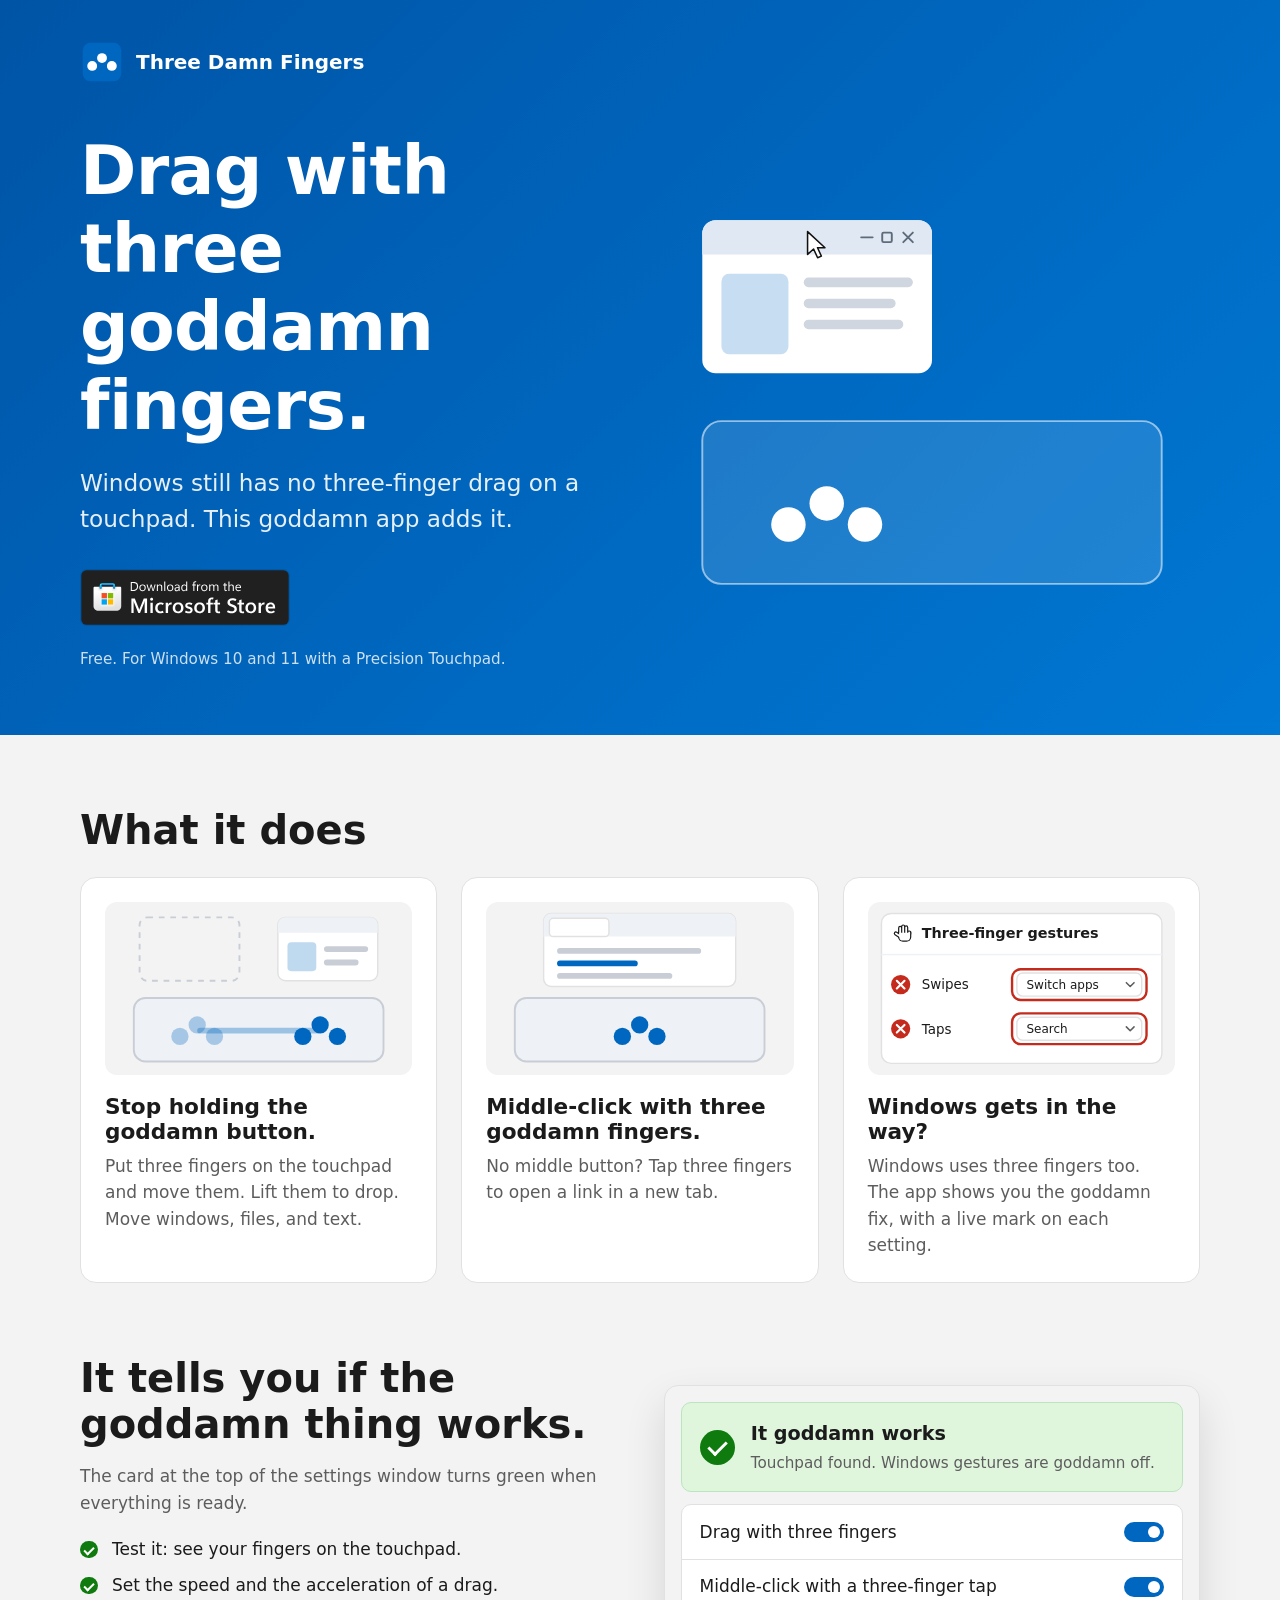
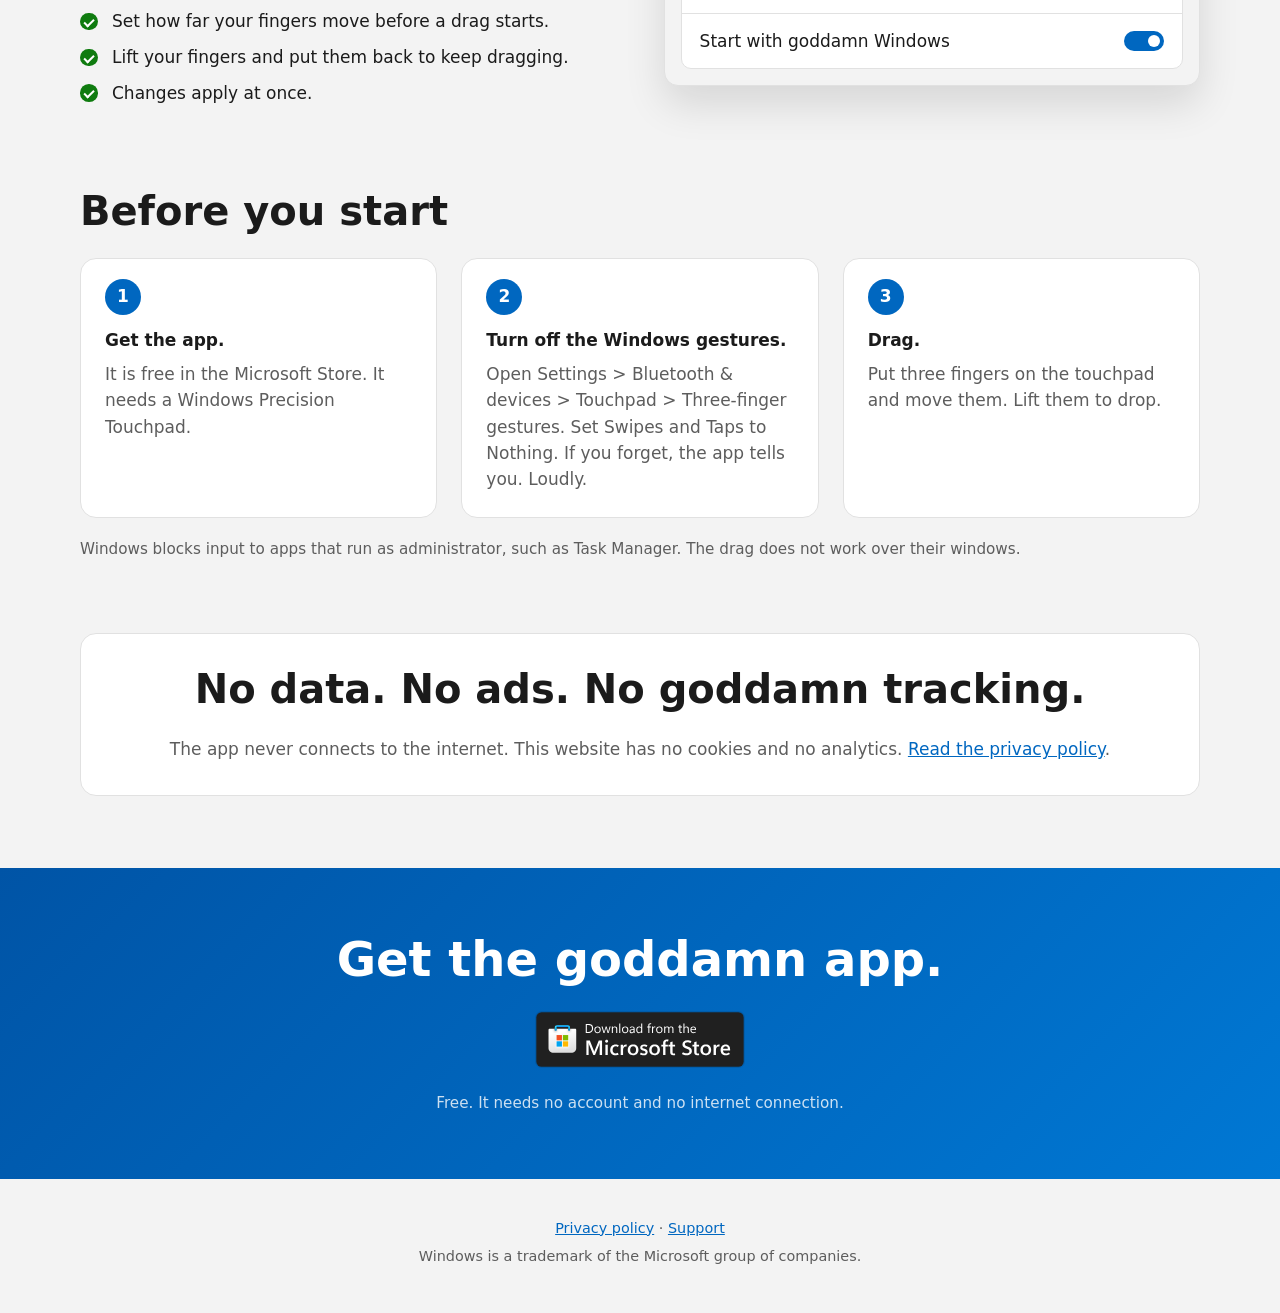
==== public/index.html @ f9da3cc9 "Build the official one-page site for threedamnfingers.com The site is now in the public folder, whic" ====
<!doctype html>
<html lang="en">
<head>
  <meta charset="utf-8">
  <meta name="viewport" content="width=device-width, initial-scale=1">
  <title>Three Damn Fingers: three-finger drag for Windows</title>
  <meta name="description" content="Windows still has no goddamn three-finger drag. This goddamn app adds it. Drag and middle-click with three fingers on a Windows Precision Touchpad.">
  <link rel="canonical" href="https://threedamnfingers.com/">
  <link rel="icon" href="icon.svg" type="image/svg+xml">
  <link rel="stylesheet" href="style.css">
  <meta name="theme-color" content="#0067c0">
  <meta property="og:type" content="website">
  <meta property="og:url" content="https://threedamnfingers.com/">
  <meta property="og:site_name" content="Three Damn Fingers">
  <meta property="og:title" content="Three Damn Fingers: three-finger drag for Windows">
  <meta property="og:description" content="Windows still has no goddamn three-finger drag. This goddamn app adds it.">
  <meta property="og:image" content="https://threedamnfingers.com/og.png">
  <meta property="og:image:width" content="1200">
  <meta property="og:image:height" content="630">
  <meta property="og:image:alt" content="Stop holding the goddamn button. Drag with three fingers. Lift to drop.">
  <meta name="twitter:card" content="summary_large_image">
  <script type="application/ld+json">
    {"@context": "https://schema.org", "@type": "SoftwareApplication", "name": "Three Damn Fingers",
     "description": "Three-finger drag and a three-finger middle click for Windows Precision Touchpads.",
     "applicationCategory": "UtilitiesApplication", "operatingSystem": "Windows 10, Windows 11",
     "url": "https://threedamnfingers.com/", "downloadUrl": "https://apps.microsoft.com/detail/9N1VWGRVC8G6",
     "offers": {"@type": "Offer", "price": "0", "priceCurrency": "USD"}}
  </script>
</head>
<body>
  <header class="hero">
    <div class="wrap">
      <p class="brand"><img src="icon.svg" alt="" width="44" height="44"> Three Damn Fingers</p>
      <div class="hero-grid">
        <div>
          <h1>Drag with three goddamn fingers.</h1>
          <p class="lead">Windows still has no three-finger drag on a touchpad. This goddamn app adds it.</p>
          <a class="badge" href="https://apps.microsoft.com/detail/9N1VWGRVC8G6?referrer=appbadge&amp;mode=full"><img src="badge.svg" alt="Get it from Microsoft" width="161" height="44"></a>
          <p class="fine">Free. For Windows 10 and 11 with a Precision Touchpad.</p>
        </div>
        <figure class="hero-art">
          <svg class="drag" viewBox="0 0 560 420" role="img" aria-labelledby="drag-title">
            <title id="drag-title">Three fingers on a touchpad move a window, and lift to drop it.</title>
            <g class="win">
              <rect x="40" y="20" width="240" height="160" rx="14" fill="#fff"/>
              <path d="M54 20h212a14 14 0 0 1 14 14v22H40V34a14 14 0 0 1 14-14z" fill="#dfe8f3"/>
              <path d="M206 38h12M250 33l10 10M260 33l-10 10" stroke="#5d6b7a" stroke-width="2" stroke-linecap="round"/>
              <rect x="228" y="33" width="10" height="10" rx="1.5" fill="none" stroke="#5d6b7a" stroke-width="2"/>
              <rect x="60" y="76" width="70" height="84" rx="8" fill="#0067c0" fill-opacity=".22"/>
              <rect x="146" y="80" width="114" height="10" rx="5" fill="#cfd6df"/>
              <rect x="146" y="102" width="96" height="10" rx="5" fill="#cfd6df"/>
              <rect x="146" y="124" width="104" height="10" rx="5" fill="#cfd6df"/>
              <path d="M150 32v23.8l6.3-5.6 4.2 9.1 3.9-1.7-4-8.8h7.8z" fill="#fff" stroke="#111" stroke-width="1.6" stroke-linejoin="round"/>
            </g>
            <rect x="40" y="230" width="480" height="170" rx="20" fill="#fff" fill-opacity=".12" stroke="#fff" stroke-opacity=".55" stroke-width="2"/>
            <rect class="trail-right" x="170" y="325" width="220" height="10" rx="5" fill="#fff" fill-opacity=".4"/>
            <rect class="trail-left" x="170" y="325" width="220" height="10" rx="5" fill="#fff" fill-opacity=".4"/>
            <g class="fingers" fill="#fff">
              <circle cx="130" cy="338" r="18"/>
              <circle cx="170" cy="316" r="18"/>
              <circle cx="210" cy="338" r="18"/>
            </g>
          </svg>
        </figure>
      </div>
    </div>
  </header>

  <main>
    <section>
      <div class="wrap">
        <h2>What it does</h2>
        <div class="cards">
          <article class="card">
            <svg class="art" viewBox="0 0 320 180" role="img" aria-label="Three fingers move a window to the right.">
              <rect class="ghost" x="36" y="16" width="104" height="66" rx="8"/>
              <rect class="sheet" x="180" y="16" width="104" height="66" rx="8"/>
              <path class="bar" d="M188 16h88a8 8 0 0 1 8 8v8H180v-8a8 8 0 0 1 8-8z"/>
              <rect class="tint" x="190" y="42" width="30" height="30" rx="4"/>
              <rect class="soft" x="228" y="46" width="46" height="6" rx="3"/>
              <rect class="soft" x="228" y="60" width="36" height="6" rx="3"/>
              <rect class="pad" x="30" y="100" width="260" height="66" rx="12"/>
              <rect class="flow" x="96" y="131" width="128" height="6" rx="3"/>
              <g class="dot" opacity=".3">
                <circle cx="78" cy="140" r="9"/>
                <circle cx="96" cy="128" r="9"/>
                <circle cx="114" cy="140" r="9"/>
              </g>
              <g class="dot">
                <circle cx="206" cy="140" r="9"/>
                <circle cx="224" cy="128" r="9"/>
                <circle cx="242" cy="140" r="9"/>
              </g>
            </svg>
            <h3>Stop holding the goddamn button.</h3>
            <p>Put three fingers on the touchpad and move them. Lift them to drop. Move windows, files, and text.</p>
          </article>

          <article class="card">
            <svg class="art tap" viewBox="0 0 320 180" role="img" aria-label="A tap with three fingers opens a link in a new tab.">
              <rect class="sheet" x="60" y="12" width="200" height="76" rx="8"/>
              <path class="bar" d="M68 12h184a8 8 0 0 1 8 8v16H60V20a8 8 0 0 1 8-8z"/>
              <rect class="sheet" x="66" y="17" width="62" height="19" rx="4"/>
              <g class="new-tab">
                <rect class="tab-new" x="133" y="17" width="62" height="19" rx="4"/>
              </g>
              <rect class="soft" x="74" y="48" width="150" height="6" rx="3"/>
              <rect class="dot" x="74" y="61" width="84" height="6" rx="3"/>
              <rect class="soft" x="74" y="74" width="120" height="6" rx="3"/>
              <rect class="pad" x="30" y="100" width="260" height="66" rx="12"/>
              <circle class="ring" cx="160" cy="134" r="26"/>
              <circle class="ring late" cx="160" cy="134" r="26"/>
              <g class="dot">
                <circle cx="142" cy="140" r="9"/>
                <circle cx="160" cy="128" r="9"/>
                <circle cx="178" cy="140" r="9"/>
              </g>
            </svg>
            <h3>Middle-click with three goddamn fingers.</h3>
            <p>No middle button? Tap three fingers to open a link in a new tab.</p>
          </article>

          <article class="card">
            <svg class="art fix" viewBox="0 0 320 180" role="img" aria-label="The Windows three-finger gestures change to Nothing, and each mark turns green.">
              <rect class="sheet" x="14" y="12" width="292" height="156" rx="10"/>
              <g class="hand" transform="translate(26 22) scale(1.25)">
                <path class="outer" stroke-width="3.5" d="M6 4V9M8.5 2.8V9M11 3.6V9M13.5 7.8V9M2.4 8.6L6.2 11.2"/>
                <path class="outer-palm" d="M4.25 7H15.25V11.5A4 4 0 0 1 11.25 15.5H8.25A4 4 0 0 1 4.25 11.5Z"/>
                <path class="inner" stroke-width="1.5" d="M6 4V9M8.5 2.8V9M11 3.6V9M13.5 7.8V9M2.4 8.6L6.2 11.2"/>
                <path class="inner-palm" d="M5.25 8H14.25V11.5A3 3 0 0 1 11.25 14.5H8.25A3 3 0 0 1 5.25 11.5Z"/>
              </g>
              <text class="text" x="56" y="38" font-size="15" font-weight="600">Three-finger gestures</text>
              <rect class="bar" x="14" y="54" width="292" height="1.5"/>
              <g class="row-1">
                <text class="text" x="56" y="91" font-size="14">Swipes</text>
                <g class="before">
                  <circle class="bad-fill" cx="34" cy="86" r="10"/>
                  <path class="white-line" d="M30 82l8 8M38 82l-8 8"/>
                  <rect class="bad-ring" x="150" y="70" width="140" height="32" rx="9"/>
                  <rect class="sheet" x="155" y="74" width="130" height="24" rx="6"/>
                  <text class="text" x="165" y="90.5" font-size="12.5">Switch apps</text>
                  <path class="chevron" d="M269 84l4 4 4-4"/>
                </g>
                <g class="after">
                  <circle class="ok-fill" cx="34" cy="86" r="10"/>
                  <path class="white-line" d="M29.5 86.5l3 3 6-6.5"/>
                  <rect class="sheet" x="155" y="74" width="130" height="24" rx="6"/>
                  <text class="text" x="165" y="90.5" font-size="12.5">Nothing</text>
                  <path class="chevron" d="M269 84l4 4 4-4"/>
                </g>
              </g>
              <g class="row-2">
                <text class="text" x="56" y="137" font-size="14">Taps</text>
                <g class="before">
                  <circle class="bad-fill" cx="34" cy="132" r="10"/>
                  <path class="white-line" d="M30 128l8 8M38 128l-8 8"/>
                  <rect class="bad-ring" x="150" y="116" width="140" height="32" rx="9"/>
                  <rect class="sheet" x="155" y="120" width="130" height="24" rx="6"/>
                  <text class="text" x="165" y="136.5" font-size="12.5">Search</text>
                  <path class="chevron" d="M269 130l4 4 4-4"/>
                </g>
                <g class="after">
                  <circle class="ok-fill" cx="34" cy="132" r="10"/>
                  <path class="white-line" d="M29.5 132.5l3 3 6-6.5"/>
                  <rect class="sheet" x="155" y="120" width="130" height="24" rx="6"/>
                  <text class="text" x="165" y="136.5" font-size="12.5">Nothing</text>
                  <path class="chevron" d="M269 130l4 4 4-4"/>
                </g>
              </g>
            </svg>
            <h3>Windows gets in the way?</h3>
            <p>Windows uses three fingers too. The app shows you the goddamn fix, with a live mark on each setting.</p>
          </article>
        </div>
      </div>
    </section>

    <section>
      <div class="wrap works">
        <div>
          <h2>It tells you if the goddamn thing works.</h2>
          <p>The card at the top of the settings window turns green when everything is ready.</p>
          <ul class="checks">
            <li>Test it: see your fingers on the touchpad.</li>
            <li>Set the speed and the acceleration of a drag.</li>
            <li>Set how far your fingers move before a drag starts.</li>
            <li>Lift your fingers and put them back to keep dragging.</li>
            <li>Changes apply at once.</li>
          </ul>
        </div>
        <div class="window" aria-hidden="true">
          <div class="status">
            <span class="status-mark"></span>
            <div><strong>It goddamn works</strong><span>Touchpad found. Windows gestures are goddamn off.</span></div>
          </div>
          <div class="rows">
            <div class="row"><span>Drag with three fingers</span><span class="switch"></span></div>
            <div class="row"><span>Middle-click with a three-finger tap</span><span class="switch"></span></div>
            <div class="row"><span>Start with goddamn Windows</span><span class="switch"></span></div>
          </div>
        </div>
      </div>
    </section>

    <section>
      <div class="wrap">
        <h2>Before you start</h2>
        <ol class="steps">
          <li><strong>Get the app.</strong>
            <p>It is free in the Microsoft Store. It needs a Windows Precision Touchpad.</p></li>
          <li><strong>Turn off the Windows gestures.</strong>
            <p>Open Settings &gt; Bluetooth &amp; devices &gt; Touchpad &gt; Three-finger gestures. Set Swipes and Taps to Nothing. If you forget, the app tells you. Loudly.</p></li>
          <li><strong>Drag.</strong>
            <p>Put three fingers on the touchpad and move them. Lift them to drop.</p></li>
        </ol>
        <p class="note">Windows blocks input to apps that run as administrator, such as Task Manager. The drag does not work over their windows.</p>
      </div>
    </section>

    <section>
      <div class="wrap privacy-band">
        <h2>No data. No ads. No goddamn tracking.</h2>
        <p>The app never connects to the internet. This website has no cookies and no analytics. <a href="privacy.html">Read the privacy policy</a>.</p>
      </div>
    </section>
  </main>

  <footer>
    <div class="get">
      <div class="wrap">
        <h2>Get the goddamn app.</h2>
        <a class="badge" href="https://apps.microsoft.com/detail/9N1VWGRVC8G6?referrer=appbadge&amp;mode=full"><img src="badge.svg" alt="Get it from Microsoft" width="161" height="44"></a>
        <p class="fine">Free. It needs no account and no internet connection.</p>
      </div>
    </div>
    <div class="wrap site-footer">
      <p><a href="privacy.html">Privacy policy</a> &middot; <a href="https://github.com/ajhsu/three-damn-fingers/issues">Support</a></p>
      <p>Windows is a trademark of the Microsoft group of companies.</p>
    </div>
  </footer>
</body>
</html>
---- public/style.css ----
:root {
  color-scheme: light dark;
  --accent: #0067c0;
  --ink: #1b1b1b;
  --muted: #5d5d5d;
  --page: #f3f3f3;
  --card: #ffffff;
  --line: #e1e1e1;
  --pad: #eef1f5;
  --pad-line: #c9ced6;
  --ok: #0f7b0f;
  --ok-fill: #dff6dd;
  --ok-line: #bae5be;
  --bad: #c42b1c;
  font-family: "Segoe UI Variable Text", "Segoe UI", system-ui, -apple-system, sans-serif;
  line-height: 1.55;
}

@media (prefers-color-scheme: dark) {
  :root {
    --accent: #4cc2ff;
    --ink: #f3f3f3;
    --muted: #b8b8b8;
    --page: #1c1c1c;
    --card: #2b2b2b;
    --line: #3d3d3d;
    --pad: #333840;
    --pad-line: #555b64;
    --ok: #6ccb5f;
    --ok-fill: #233823;
    --ok-line: #355f35;
    --bad: #ff99a4;
  }
}

* {
  box-sizing: border-box;
}

body {
  margin: 0;
  background: var(--page);
  color: var(--ink);
  font-size: 1.0625rem;
}

a {
  color: var(--accent);
}

a:focus-visible {
  outline: 3px solid currentColor;
  outline-offset: 3px;
  border-radius: 4px;
}

h1,
h2,
h3 {
  font-family: "Segoe UI Variable Display", "Segoe UI", system-ui, -apple-system, sans-serif;
  font-weight: 600;
  line-height: 1.15;
}

svg {
  display: block;
  width: 100%;
  height: auto;
}

.wrap {
  width: min(1120px, 100% - 3rem);
  margin-inline: auto;
}

/* The top of the page: the blue billboard of the Store banners. */
.hero {
  background: linear-gradient(135deg, #0054a6, #0078d4);
  color: #fff;
  padding: 2.5rem 0 4rem;
  overflow: hidden;
}

.hero a {
  color: #fff;
}

.brand {
  display: flex;
  align-items: center;
  gap: 0.75rem;
  margin: 0 0 3rem;
  font-size: 1.25rem;
  font-weight: 600;
}

.hero-grid {
  display: grid;
  grid-template-columns: 1fr 1fr;
  gap: 3rem;
  align-items: center;
}

.hero h1 {
  margin: 0;
  font-size: clamp(2.5rem, 5.4vw, 4.25rem);
  letter-spacing: -0.01em;
}

.lead {
  max-width: 32rem;
  margin: 1.25rem 0 2rem;
  color: rgb(255 255 255 / 0.9);
  font-size: clamp(1.15rem, 2vw, 1.45rem);
}

.badge {
  display: inline-block;
  border-radius: 8px;
}

.badge img {
  display: block;
  width: 210px;
  height: auto;
}

.fine {
  margin: 0.9rem 0 0;
  color: rgb(255 255 255 / 0.8);
  font-size: 0.95rem;
}

.hero-art {
  margin: 0;
}

/* The drag in the hero: the fingers land, move the window, lift, and do it back. */
.drag .win {
  animation: win 7s ease-in-out infinite;
}

.drag .fingers {
  transform-box: fill-box;
  transform-origin: center;
  animation: fingers 7s ease-in-out infinite;
}

.drag .trail-right,
.drag .trail-left {
  transform-box: fill-box;
  opacity: 0;
}

.drag .trail-right {
  transform-origin: left center;
  animation: trail-right 7s ease-in-out infinite;
}

.drag .trail-left {
  transform-origin: right center;
  animation: trail-left 7s ease-in-out infinite;
}

@keyframes win {
  0%,
  8% {
    transform: translateX(0);
  }
  45%,
  68% {
    transform: translateX(220px);
  }
  90%,
  100% {
    transform: translateX(0);
  }
}

@keyframes fingers {
  0% {
    opacity: 0;
    transform: translateX(0) scale(0.7);
  }
  8% {
    opacity: 1;
    transform: translateX(0) scale(1);
  }
  45% {
    opacity: 1;
    transform: translateX(220px) scale(1);
  }
  52%,
  60% {
    opacity: 0;
    transform: translateX(220px) scale(0.7);
  }
  68% {
    opacity: 1;
    transform: translateX(220px) scale(1);
  }
  90% {
    opacity: 1;
    transform: translateX(0) scale(1);
  }
  97%,
  100% {
    opacity: 0;
    transform: translateX(0) scale(0.7);
  }
}

@keyframes trail-right {
  0%,
  8% {
    opacity: 0;
    transform: scaleX(0);
  }
  9% {
    opacity: 1;
  }
  45% {
    opacity: 1;
    transform: scaleX(1);
  }
  52%,
  100% {
    opacity: 0;
    transform: scaleX(1);
  }
}

@keyframes trail-left {
  0%,
  68% {
    opacity: 0;
    transform: scaleX(0);
  }
  69% {
    opacity: 1;
  }
  90% {
    opacity: 1;
    transform: scaleX(1);
  }
  97%,
  100% {
    opacity: 0;
    transform: scaleX(1);
  }
}

/* Sections */
section {
  padding: 4.5rem 0 0;
}

section > .wrap > h2,
.section-title {
  margin: 0 0 1.5rem;
  font-size: clamp(1.75rem, 3.4vw, 2.5rem);
}

.cards {
  display: grid;
  grid-template-columns: repeat(3, 1fr);
  gap: 1.5rem;
}

.card {
  background: var(--card);
  border: 1px solid var(--line);
  border-radius: 16px;
  padding: 1.5rem;
}

.card h3 {
  margin: 1.25rem 0 0.5rem;
  font-size: 1.35rem;
}

.card p {
  margin: 0;
  color: var(--muted);
}

.art {
  border-radius: 12px;
  background: var(--page);
}

/* Shared parts of the pictures */
.pad {
  fill: var(--pad);
  stroke: var(--pad-line);
  stroke-width: 2;
}

.dot {
  fill: var(--accent);
}

.ghost {
  fill: none;
  stroke: var(--pad-line);
  stroke-width: 2;
  stroke-dasharray: 6 6;
}

.sheet {
  fill: var(--card);
  stroke: var(--line);
  stroke-width: 1.5;
}

.bar {
  fill: var(--pad);
}

.ink {
  fill: var(--ink);
}

.soft {
  fill: var(--pad-line);
}

.tint {
  fill: var(--accent);
  opacity: 0.25;
}

.flow {
  fill: var(--accent);
  opacity: 0.35;
}

.text {
  fill: var(--ink);
  font-family: inherit;
}

.text-muted {
  fill: var(--muted);
  font-family: inherit;
}

.text-accent {
  fill: var(--accent);
  font-family: inherit;
  font-weight: 600;
}

.white-line {
  fill: none;
  stroke: #fff;
  stroke-width: 2.2;
  stroke-linecap: round;
  stroke-linejoin: round;
}

.bad-fill {
  fill: var(--bad);
}

.ok-fill {
  fill: var(--ok);
}

.bad-ring {
  fill: none;
  stroke: var(--bad);
  stroke-width: 2.5;
}

.chevron {
  fill: none;
  stroke: var(--muted);
  stroke-width: 1.6;
  stroke-linecap: round;
  stroke-linejoin: round;
}

/* The tap: rings spread from the fingers, and a new tab opens. */
.tap .ring {
  fill: none;
  stroke: var(--accent);
  stroke-width: 3;
  transform-box: fill-box;
  transform-origin: center;
  opacity: 0;
  animation: ring 2.8s ease-out infinite;
}

.tap .ring.late {
  animation-delay: 0.25s;
}

.tap .new-tab {
  opacity: 0;
  animation: new-tab 2.8s ease-out infinite;
}

.tab-new {
  fill: var(--card);
  stroke: var(--accent);
  stroke-width: 2;
}

@keyframes ring {
  0% {
    opacity: 0.9;
    transform: scale(0.5);
  }
  60%,
  100% {
    opacity: 0;
    transform: scale(1.5);
  }
}

@keyframes new-tab {
  0%,
  12% {
    opacity: 0;
  }
  22%,
  85% {
    opacity: 1;
  }
  100% {
    opacity: 0;
  }
}

/* The fix: each Windows list changes to Nothing, and its mark turns green. */
.fix .after {
  opacity: 0;
}

.fix .row-1 .before {
  animation: before-1 7s infinite;
}

.fix .row-1 .after {
  animation: after-1 7s infinite;
}

.fix .row-2 .before {
  animation: before-2 7s infinite;
}

.fix .row-2 .after {
  animation: after-2 7s infinite;
}

@keyframes before-1 {
  0%,
  30% {
    opacity: 1;
  }
  34%,
  92% {
    opacity: 0;
  }
  96%,
  100% {
    opacity: 1;
  }
}

@keyframes after-1 {
  0%,
  30% {
    opacity: 0;
  }
  34%,
  92% {
    opacity: 1;
  }
  96%,
  100% {
    opacity: 0;
  }
}

@keyframes before-2 {
  0%,
  55% {
    opacity: 1;
  }
  59%,
  92% {
    opacity: 0;
  }
  96%,
  100% {
    opacity: 1;
  }
}

@keyframes after-2 {
  0%,
  55% {
    opacity: 0;
  }
  59%,
  92% {
    opacity: 1;
  }
  96%,
  100% {
    opacity: 0;
  }
}

/* The hand of the Windows three-finger gestures: a line around three fingers up and a thumb. */
.hand .outer {
  fill: none;
  stroke: var(--ink);
  stroke-linecap: round;
}

.hand .outer-palm {
  fill: var(--ink);
}

.hand .inner {
  fill: none;
  stroke: var(--card);
  stroke-linecap: round;
}

.hand .inner-palm {
  fill: var(--card);
}

/* It tells you if it works */
.works {
  display: grid;
  grid-template-columns: 1fr 1fr;
  gap: 3rem;
  align-items: center;
}

.works h2 {
  margin: 0 0 1rem;
  font-size: clamp(1.75rem, 3.4vw, 2.5rem);
}

.works > div > p {
  margin: 0 0 1.25rem;
  color: var(--muted);
}

.checks {
  margin: 0;
  padding: 0;
  list-style: none;
}

.checks li {
  position: relative;
  margin: 0.6rem 0;
  padding-left: 2rem;
}

.checks li::before {
  content: "";
  position: absolute;
  top: 0.3rem;
  left: 0;
  width: 1.1rem;
  height: 1.1rem;
  border-radius: 50%;
  background: var(--ok);
}

.checks li::after {
  content: "";
  position: absolute;
  top: 0.55rem;
  left: 0.38rem;
  width: 0.28rem;
  height: 0.5rem;
  border: solid #fff;
  border-width: 0 2px 2px 0;
  transform: rotate(45deg);
}

/* A picture of the settings window, made of boxes. */
.window {
  background: var(--page);
  border: 1px solid var(--line);
  border-radius: 14px;
  padding: 1rem;
  box-shadow: 0 18px 40px rgb(0 0 0 / 0.12);
}

.status {
  display: flex;
  gap: 1rem;
  align-items: center;
  padding: 1rem 1.1rem;
  border: 1px solid var(--ok-line);
  border-radius: 10px;
  background: var(--ok-fill);
}

.status-mark {
  flex: none;
  position: relative;
  width: 2.2rem;
  height: 2.2rem;
  border-radius: 50%;
  background: var(--ok);
}

.status-mark::after {
  content: "";
  position: absolute;
  top: 0.45rem;
  left: 0.78rem;
  width: 0.5rem;
  height: 0.95rem;
  border: solid #fff;
  border-width: 0 3px 3px 0;
  transform: rotate(45deg);
}

.status strong {
  display: block;
  font-size: 1.2rem;
}

.status span {
  color: var(--muted);
  font-size: 0.95rem;
}

.rows {
  margin-top: 0.75rem;
  border: 1px solid var(--line);
  border-radius: 10px;
  background: var(--card);
}

.row {
  display: flex;
  justify-content: space-between;
  align-items: center;
  gap: 1rem;
  padding: 0.85rem 1.1rem;
}

.row + .row {
  border-top: 1px solid var(--line);
}

.switch {
  flex: none;
  position: relative;
  width: 2.5rem;
  height: 1.25rem;
  border-radius: 1rem;
  background: var(--accent);
}

.switch::after {
  content: "";
  position: absolute;
  top: 0.25rem;
  right: 0.25rem;
  width: 0.75rem;
  height: 0.75rem;
  border-radius: 50%;
  background: #fff;
}

@media (prefers-color-scheme: dark) {
  .switch::after {
    background: #1c1c1c;
  }
}

/* Before you start */
.steps {
  display: grid;
  grid-template-columns: repeat(3, 1fr);
  gap: 1.5rem;
  margin: 0;
  padding: 0;
  list-style: none;
  counter-reset: step;
}

.steps li {
  position: relative;
  padding: 1.5rem;
  padding-top: 4.25rem;
  border: 1px solid var(--line);
  border-radius: 16px;
  background: var(--card);
  counter-increment: step;
}

.steps li::before {
  content: counter(step);
  position: absolute;
  top: 1.25rem;
  left: 1.5rem;
  display: grid;
  place-items: center;
  width: 2.25rem;
  height: 2.25rem;
  border-radius: 50%;
  background: var(--accent);
  color: var(--card);
  font-weight: 600;
}

.steps p {
  margin: 0.5rem 0 0;
  color: var(--muted);
}

.note {
  margin: 1.25rem 0 0;
  color: var(--muted);
  font-size: 0.95rem;
}

/* No data */
.privacy-band {
  padding: 2rem;
  border: 1px solid var(--line);
  border-radius: 16px;
  background: var(--card);
  text-align: center;
}

.privacy-band h2 {
  margin: 0 0 0.5rem;
  font-size: clamp(1.6rem, 3vw, 2.2rem);
}

.privacy-band p {
  margin: 0;
  color: var(--muted);
}

/* Get it */
.get {
  margin-top: 4.5rem;
  padding: 4rem 0;
  background: linear-gradient(135deg, #0054a6, #0078d4);
  color: #fff;
  text-align: center;
}

.get h2 {
  margin: 0 0 1.5rem;
  font-size: clamp(2rem, 4vw, 3rem);
}

.get .fine {
  margin-top: 1rem;
}

.site-footer {
  padding: 2rem 0 2.5rem;
  color: var(--muted);
  font-size: 0.9rem;
  text-align: center;
}

.site-footer p {
  margin: 0.35rem 0;
}

/* The privacy policy and the missing page */
.topbar {
  padding: 1rem 0;
  background: linear-gradient(135deg, #0054a6, #0078d4);
}

.topbar a {
  display: inline-flex;
  align-items: center;
  gap: 0.6rem;
  color: #fff;
  font-weight: 600;
  text-decoration: none;
}

.doc {
  width: min(46rem, 100% - 3rem);
  margin: 0 auto;
  padding: 2.5rem 0 3rem;
}

.doc h1 {
  margin: 0 0 0.5rem;
  font-size: clamp(2rem, 4vw, 2.75rem);
}

.doc h2 {
  margin: 2.25rem 0 0.5rem;
  font-size: 1.35rem;
}

.doc li {
  margin: 0.5rem 0;
}

.date {
  color: var(--muted);
}

code {
  font-family: "Cascadia Mono", Consolas, ui-monospace, monospace;
  font-size: 0.92em;
}

@media (max-width: 860px) {
  .hero-grid,
  .works {
    grid-template-columns: 1fr;
  }

  .cards,
  .steps {
    grid-template-columns: 1fr;
  }

  .brand {
    margin-bottom: 2rem;
  }
}

@media (prefers-reduced-motion: reduce) {
  .drag .win,
  .drag .fingers,
  .drag .trail-right,
  .drag .trail-left,
  .tap .ring,
  .tap .new-tab,
  .fix .before,
  .fix .after {
    animation: none;
  }

  .drag .win,
  .drag .fingers {
    transform: translateX(110px);
  }

  .drag .fingers,
  .tap .new-tab,
  .fix .after {
    opacity: 1;
  }

  .drag .trail-right {
    opacity: 1;
    transform: scaleX(0.5);
  }

  .fix .before {
    opacity: 0;
  }
}
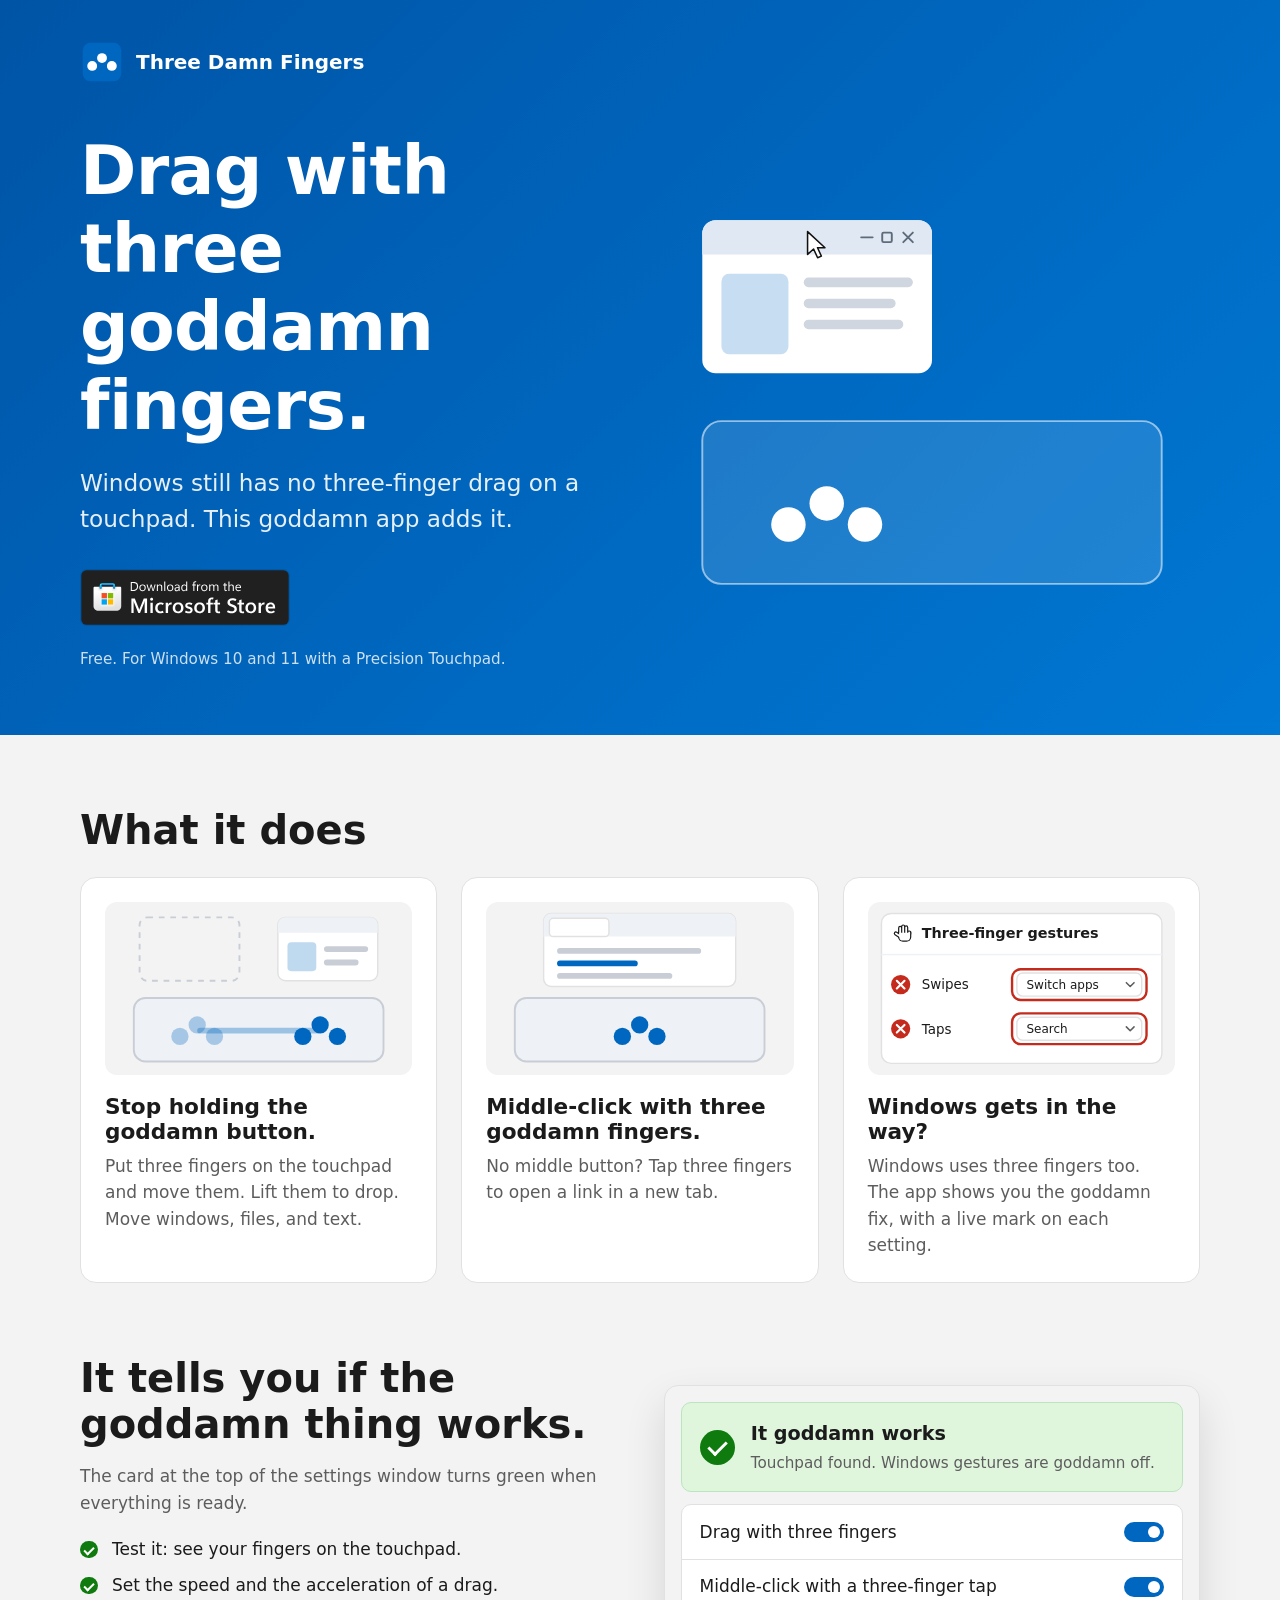
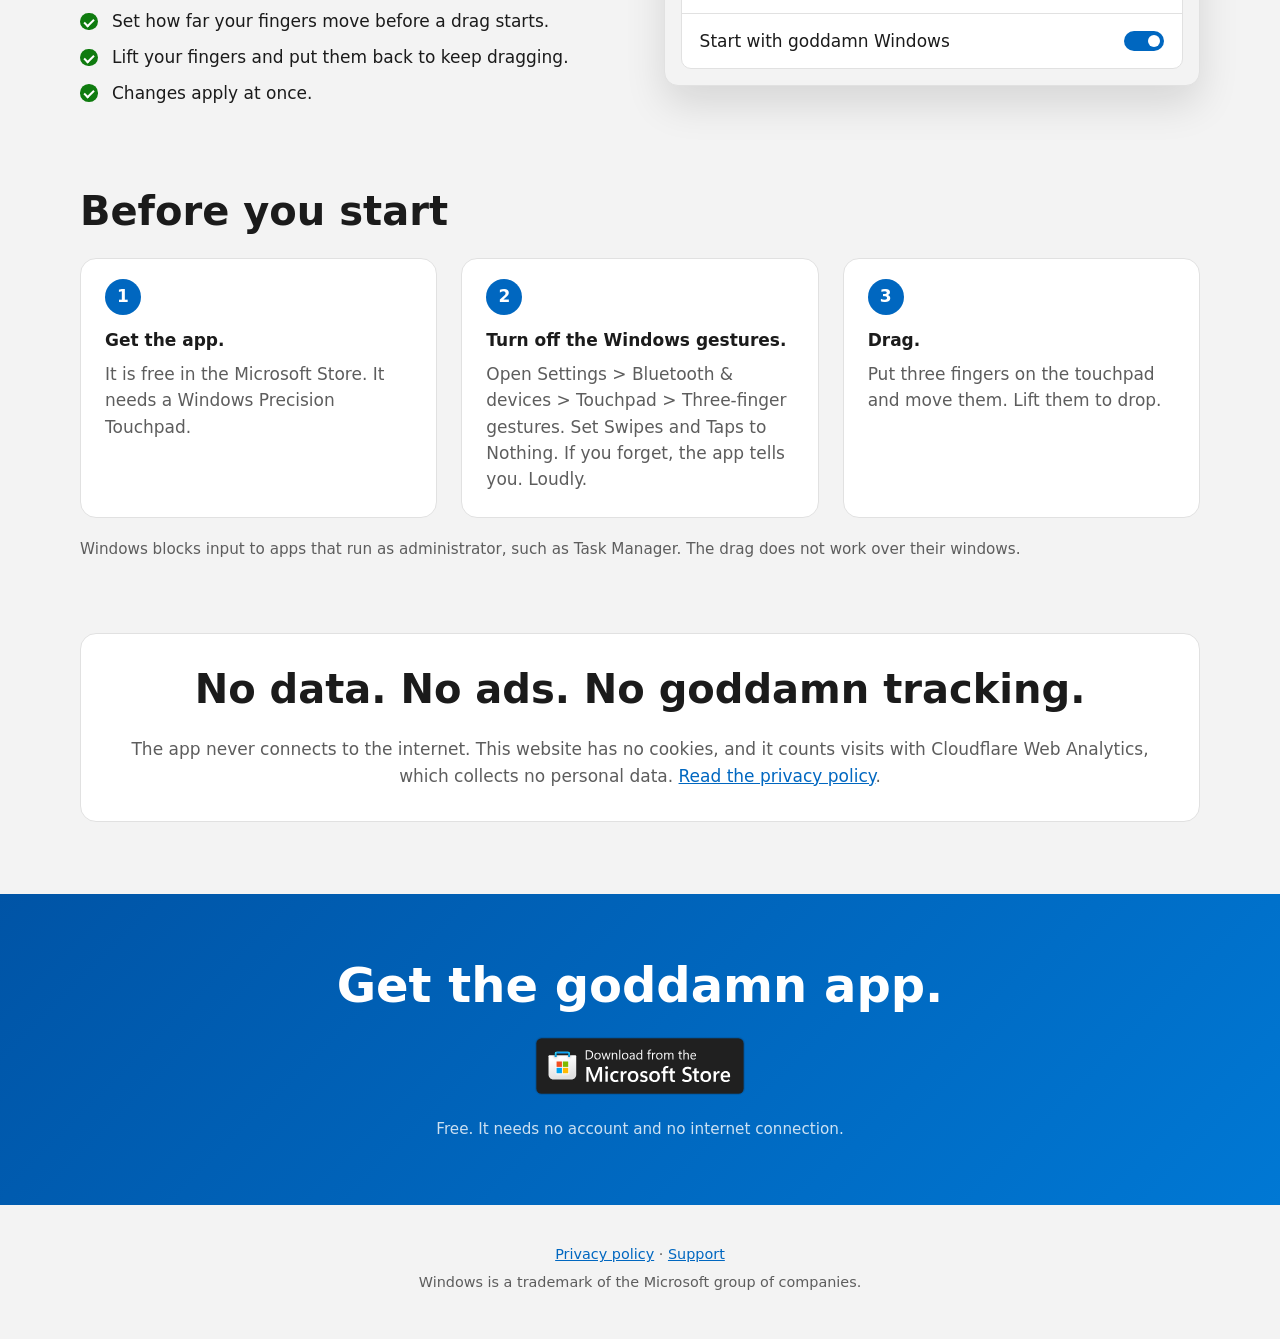
==== commit 0ba4c54b: "Turn on Cloudflare Web Analytics, logs, and traces Cloudflare Web Analytics now counts the visits an" ====
--- a/public/index.html
+++ b/public/index.html
@@ -220,7 +220,7 @@
     <section>
       <div class="wrap privacy-band">
         <h2>No data. No ads. No goddamn tracking.</h2>
-        <p>The app never connects to the internet. This website has no cookies and no analytics. <a href="privacy.html">Read the privacy policy</a>.</p>
+        <p>The app never connects to the internet. This website has no cookies, and it counts visits with Cloudflare Web Analytics, which collects no personal data. <a href="/privacy">Read the privacy policy</a>.</p>
       </div>
     </section>
   </main>
@@ -234,7 +234,7 @@
       </div>
     </div>
     <div class="wrap site-footer">
-      <p><a href="privacy.html">Privacy policy</a> &middot; <a href="https://github.com/ajhsu/three-damn-fingers/issues">Support</a></p>
+      <p><a href="/privacy">Privacy policy</a> &middot; <a href="https://github.com/ajhsu/three-damn-fingers/issues">Support</a></p>
       <p>Windows is a trademark of the Microsoft group of companies.</p>
     </div>
   </footer>
